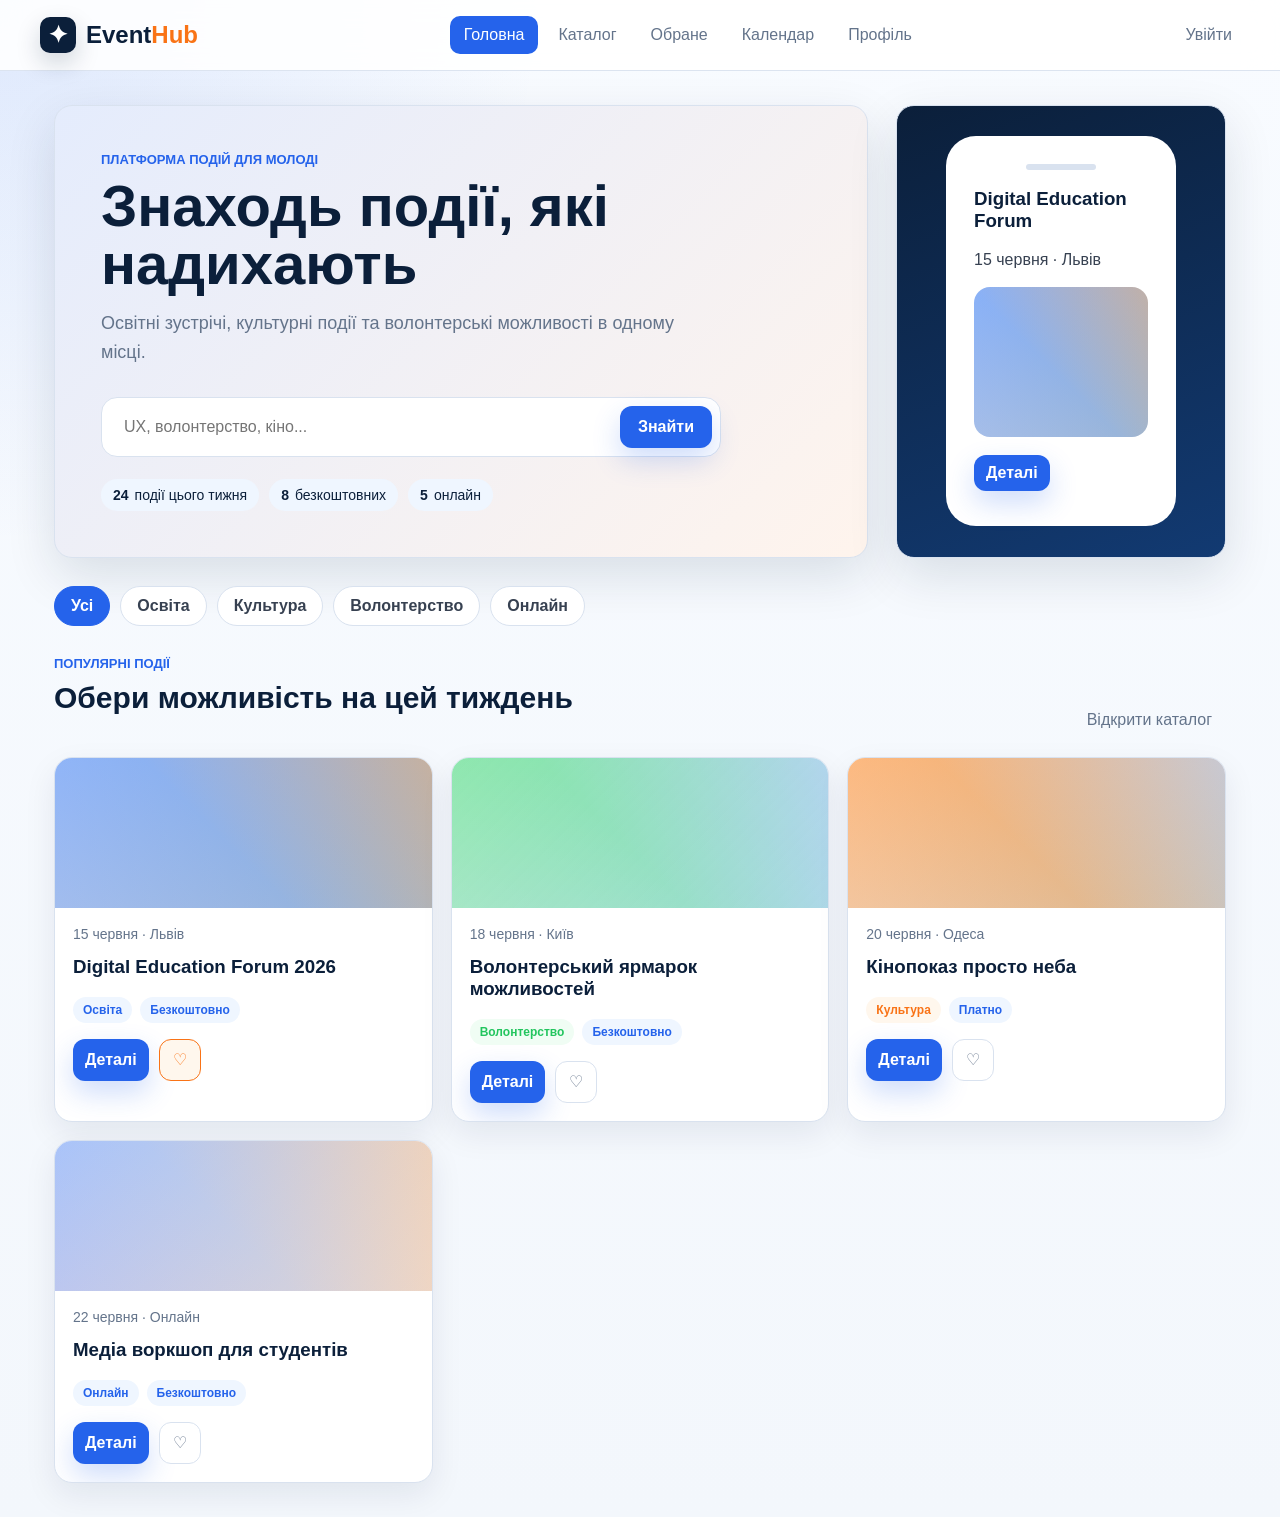
==== index.html @ 1e5fe890 "Add files via upload" ====
<!doctype html>
<html lang="uk">
  <head>
    <meta charset="utf-8" />
    <meta name="viewport" content="width=device-width, initial-scale=1" />
    <title>EventHub Prototype</title>
    <link rel="stylesheet" href="styles.css" />
  </head>
  <body>
    <div class="app">
      <header class="topbar">
        <button class="brand" data-view="home" aria-label="EventHub home">
          <span class="brand-mark">✦</span>
          <span>Event<span>Hub</span></span>
        </button>
        <nav class="nav" aria-label="Primary">
          <button class="nav-link active" data-view="home">Головна</button>
          <button class="nav-link" data-view="catalog">Каталог</button>
          <button class="nav-link" data-view="favorites">Обране</button>
          <button class="nav-link" data-view="calendar">Календар</button>
          <button class="nav-link" data-view="profile">Профіль</button>
        </nav>
        <button class="ghost-button" id="loginButton">Увійти</button>
      </header>

      <main>
        <section class="view active" id="home">
          <div class="hero-grid">
            <section class="hero-panel">
              <p class="eyebrow">Платформа подій для молоді</p>
              <h1>Знаходь події, які надихають</h1>
              <p class="lead">
                Освітні зустрічі, культурні події та волонтерські можливості в одному місці.
              </p>
              <div class="hero-search" role="search">
                <input id="homeSearch" type="search" placeholder="UX, волонтерство, кіно..." />
                <button class="primary-button" id="homeSearchButton">Знайти</button>
              </div>
              <div class="quick-stats">
                <span><b>24</b> події цього тижня</span>
                <span><b>8</b> безкоштовних</span>
                <span><b>5</b> онлайн</span>
              </div>
            </section>

            <aside class="phone-preview" aria-label="Mobile preview">
              <div class="phone-frame">
                <div class="phone-top"></div>
                <h3>Digital Education Forum</h3>
                <p>15 червня · Львів</p>
                <div class="mini-photo education"></div>
                <button class="primary-button compact" data-open-event="1">Деталі</button>
              </div>
            </aside>
          </div>

          <section class="category-strip">
            <button class="category-chip active" data-category="all">Усі</button>
            <button class="category-chip" data-category="education">Освіта</button>
            <button class="category-chip" data-category="culture">Культура</button>
            <button class="category-chip" data-category="volunteer">Волонтерство</button>
            <button class="category-chip" data-category="online">Онлайн</button>
          </section>

          <section class="section-head">
            <div>
              <p class="eyebrow">Популярні події</p>
              <h2>Обери можливість на цей тиждень</h2>
            </div>
            <button class="text-button" data-view="catalog">Відкрити каталог</button>
          </section>
          <div class="event-grid" id="homeEvents"></div>
        </section>

        <section class="view" id="catalog">
          <section class="catalog-layout">
            <aside class="filters-panel">
              <p class="eyebrow">Фільтри</p>
              <h2>Налаштуй пошук</h2>
              <label>
                Запит
                <input id="catalogSearch" type="search" placeholder="Назва або тема" />
              </label>
              <label>
                Місто
                <select id="cityFilter">
                  <option value="all">Усі міста</option>
                  <option value="Київ">Київ</option>
                  <option value="Львів">Львів</option>
                  <option value="Одеса">Одеса</option>
                  <option value="Онлайн">Онлайн</option>
                </select>
              </label>
              <div class="check-row">
                <input id="freeOnly" type="checkbox" />
                <label for="freeOnly">Тільки безкоштовні</label>
              </div>
              <button class="primary-button" id="applyFilters">Застосувати</button>
              <button class="ghost-button full" id="clearFilters">Скинути</button>
            </aside>
            <section class="catalog-results">
              <div class="section-head tight">
                <div>
                  <p class="eyebrow">Каталог</p>
                  <h2 id="resultTitle">Знайдені події</h2>
                </div>
                <span class="result-count" id="resultCount"></span>
              </div>
              <div class="event-list" id="catalogEvents"></div>
            </section>
          </section>
        </section>

        <section class="view" id="detail">
          <button class="text-button back-button" data-view="catalog">← Назад до каталогу</button>
          <article class="detail-card">
            <div class="detail-visual" id="detailVisual"></div>
            <div class="detail-content">
              <p class="eyebrow" id="detailType"></p>
              <h1 id="detailTitle"></h1>
              <p class="detail-meta" id="detailMeta"></p>
              <p id="detailDescription"></p>
              <div class="detail-actions">
                <button class="primary-button orange" id="registerButton">Зареєструватися</button>
                <button class="ghost-button" id="detailFavoriteButton">Додати в обране</button>
              </div>
              <div class="state-strip">
                <span>Hover: кнопки змінюють тінь</span>
                <span>Active: вибрані фільтри підсвічені</span>
                <span>Error: форма показує повідомлення</span>
              </div>
            </div>
          </article>
        </section>

        <section class="view" id="favorites">
          <section class="section-head">
            <div>
              <p class="eyebrow">Обране</p>
              <h2>Збережені події</h2>
            </div>
            <button class="primary-button" data-view="catalog">Знайти ще</button>
          </section>
          <div class="event-list" id="favoriteEvents"></div>
          <p class="empty-state" id="emptyFavorites">Поки немає збережених подій.</p>
        </section>

        <section class="view" id="calendar">
          <section class="calendar-layout">
            <div class="calendar-card">
              <div class="section-head tight">
                <div>
                  <p class="eyebrow">Календар</p>
                  <h2>Червень 2026</h2>
                </div>
              </div>
              <div class="calendar-grid" id="calendarGrid"></div>
            </div>
            <aside class="calendar-side">
              <p class="eyebrow">Найближчі</p>
              <h2>Мої події</h2>
              <div id="registeredList"></div>
            </aside>
          </section>
        </section>

        <section class="view" id="profile">
          <section class="profile-layout">
            <aside class="profile-menu">
              <div class="avatar">Є</div>
              <h2>Євген</h2>
              <button class="profile-tab active">Мої події</button>
              <button class="profile-tab">Квитки</button>
              <button class="profile-tab">Налаштування</button>
            </aside>
            <section class="profile-content">
              <p class="eyebrow">Профіль</p>
              <h2>Мої події та квитки</h2>
              <div id="profileEvents"></div>
            </section>
          </section>
        </section>
      </main>
    </div>

    <div class="modal-backdrop hidden" id="modalBackdrop">
      <section class="modal" role="dialog" aria-modal="true" aria-labelledby="modalTitle">
        <button class="modal-close" id="closeModal" aria-label="Закрити">×</button>
        <div id="authStep">
          <p class="eyebrow">Крок 1</p>
          <h2 id="modalTitle">Увійти в EventHub</h2>
          <p>Авторизація потрібна, щоб створити квиток та додати подію в календар.</p>
          <button class="primary-button full" id="continueAuth">Продовжити як Євген</button>
        </div>
        <form id="registerForm" class="hidden" novalidate>
          <p class="eyebrow">Крок 2</p>
          <h2>Форма реєстрації</h2>
          <label>
            Ім'я та прізвище
            <input name="name" placeholder="Євген Нестеренко" />
            <span class="error-text">Введи ім'я для квитка.</span>
          </label>
          <label>
            Email
            <input name="email" placeholder="student@email.com" />
            <span class="error-text">Введи коректний email.</span>
          </label>
          <div class="check-row">
            <input id="terms" name="terms" type="checkbox" />
            <label for="terms">Погоджуюсь з умовами участі</label>
          </div>
          <span class="error-text terms-error">Потрібно погодитись з умовами.</span>
          <button class="primary-button orange full" type="submit">Підтвердити участь</button>
        </form>
      </section>
    </div>

    <div class="toast hidden" id="toast"></div>

    <script src="app.js"></script>
  </body>
</html>
---- styles.css ----
:root {
  --navy: #0b1f3a;
  --blue: #2563eb;
  --blue-soft: #eff6ff;
  --orange: #f97316;
  --orange-soft: #fff7ed;
  --green: #22c55e;
  --green-soft: #f0fdf4;
  --bg: #f3f7fc;
  --panel: #ffffff;
  --muted-panel: #f8fafc;
  --line: #d9e2ef;
  --text: #374151;
  --muted: #64748b;
  --danger: #dc2626;
  --shadow: 0 18px 50px rgba(11, 31, 58, 0.12);
}

* {
  box-sizing: border-box;
}

body {
  margin: 0;
  min-width: 320px;
  background:
    radial-gradient(circle at top left, rgba(37, 99, 235, 0.12), transparent 34rem),
    linear-gradient(180deg, #f8fbff 0%, var(--bg) 100%);
  color: var(--text);
  font-family: Inter, Arial, sans-serif;
}

button,
input,
select {
  font: inherit;
}

button {
  cursor: pointer;
}

.app {
  min-height: 100vh;
}

.topbar {
  position: sticky;
  top: 0;
  z-index: 10;
  display: grid;
  grid-template-columns: auto 1fr auto;
  align-items: center;
  gap: 24px;
  padding: 16px 34px;
  border-bottom: 1px solid rgba(217, 226, 239, 0.9);
  background: rgba(255, 255, 255, 0.88);
  backdrop-filter: blur(16px);
}

.brand {
  display: inline-flex;
  align-items: center;
  gap: 10px;
  border: 0;
  background: transparent;
  color: var(--navy);
  font-size: 24px;
  font-weight: 800;
}

.brand span span {
  color: var(--orange);
}

.brand-mark {
  display: grid;
  width: 36px;
  height: 36px;
  place-items: center;
  border-radius: 10px;
  background: var(--navy);
  color: #fff;
  box-shadow: 0 10px 24px rgba(11, 31, 58, 0.18);
}

.nav {
  display: flex;
  justify-content: center;
  gap: 6px;
}

.nav-link,
.text-button,
.ghost-button {
  border: 0;
  background: transparent;
  color: var(--muted);
  border-radius: 10px;
  padding: 10px 14px;
  transition: 0.18s ease;
}

.nav-link:hover,
.text-button:hover,
.ghost-button:hover {
  background: var(--blue-soft);
  color: var(--blue);
}

.nav-link.active {
  background: var(--blue);
  color: #fff;
}

main {
  max-width: 1240px;
  margin: 0 auto;
  padding: 34px;
}

.view {
  display: none;
}

.view.active {
  display: block;
  animation: appear 0.24s ease;
}

@keyframes appear {
  from {
    opacity: 0;
    transform: translateY(8px);
  }
  to {
    opacity: 1;
    transform: translateY(0);
  }
}

.hero-grid {
  display: grid;
  grid-template-columns: minmax(0, 1fr) 330px;
  gap: 28px;
  align-items: stretch;
}

.hero-panel,
.phone-preview,
.filters-panel,
.catalog-results,
.detail-card,
.calendar-card,
.calendar-side,
.profile-menu,
.profile-content,
.modal {
  border: 1px solid var(--line);
  border-radius: 18px;
  background: var(--panel);
  box-shadow: var(--shadow);
}

.hero-panel {
  padding: 46px;
  min-height: 420px;
  background:
    linear-gradient(135deg, rgba(37, 99, 235, 0.12), rgba(249, 115, 22, 0.08)),
    #fff;
}

.eyebrow {
  margin: 0 0 10px;
  color: var(--blue);
  font-size: 13px;
  font-weight: 800;
  letter-spacing: 0;
  text-transform: uppercase;
}

h1,
h2,
h3,
p {
  margin-top: 0;
}

h1 {
  max-width: 650px;
  margin-bottom: 16px;
  color: var(--navy);
  font-size: 58px;
  line-height: 1;
}

h2 {
  color: var(--navy);
  font-size: 30px;
  line-height: 1.12;
}

h3 {
  color: var(--navy);
}

.lead {
  max-width: 620px;
  color: var(--muted);
  font-size: 18px;
  line-height: 1.6;
}

.hero-search {
  display: flex;
  gap: 10px;
  max-width: 620px;
  margin: 30px 0 22px;
  padding: 8px;
  border: 1px solid var(--line);
  border-radius: 16px;
  background: #fff;
}

input,
select {
  width: 100%;
  border: 1px solid var(--line);
  border-radius: 12px;
  padding: 12px 14px;
  background: #fff;
  color: var(--text);
  outline: none;
  transition: 0.18s ease;
}

.hero-search input {
  border: 0;
}

input:focus,
select:focus {
  border-color: var(--blue);
  box-shadow: 0 0 0 4px rgba(37, 99, 235, 0.12);
}

.primary-button,
.ghost-button.full {
  border: 0;
  border-radius: 12px;
  padding: 12px 18px;
  font-weight: 800;
  transition: 0.18s ease;
}

.primary-button {
  background: var(--blue);
  color: #fff;
  box-shadow: 0 12px 28px rgba(37, 99, 235, 0.22);
}

.primary-button:hover {
  transform: translateY(-1px);
  box-shadow: 0 18px 34px rgba(37, 99, 235, 0.28);
}

.primary-button.orange {
  background: var(--orange);
  box-shadow: 0 12px 28px rgba(249, 115, 22, 0.24);
}

.compact {
  padding: 9px 12px;
}

.full {
  width: 100%;
}

.quick-stats {
  display: flex;
  flex-wrap: wrap;
  gap: 10px;
}

.quick-stats span,
.result-count {
  display: inline-flex;
  gap: 6px;
  align-items: center;
  border-radius: 999px;
  padding: 8px 12px;
  background: var(--blue-soft);
  color: var(--navy);
  font-size: 14px;
}

.phone-preview {
  display: grid;
  place-items: center;
  padding: 28px;
  background: linear-gradient(160deg, var(--navy), #123a72);
}

.phone-frame {
  width: 230px;
  min-height: 390px;
  border: 8px solid rgba(255, 255, 255, 0.2);
  border-radius: 30px;
  padding: 20px;
  background: #fff;
}

.phone-top {
  width: 70px;
  height: 6px;
  margin: 0 auto 18px;
  border-radius: 999px;
  background: var(--line);
}

.mini-photo,
.event-photo {
  border-radius: 16px;
  background-size: cover;
  background-position: center;
}

.mini-photo {
  height: 150px;
  margin: 18px 0;
}

.education {
  background:
    linear-gradient(135deg, rgba(37, 99, 235, 0.35), rgba(11, 31, 58, 0.2)),
    linear-gradient(45deg, #dbeafe, #bfdbfe 45%, #fed7aa);
}

.culture {
  background:
    linear-gradient(135deg, rgba(249, 115, 22, 0.35), rgba(11, 31, 58, 0.15)),
    linear-gradient(45deg, #ffedd5, #fed7aa 45%, #dbeafe);
}

.volunteer {
  background:
    linear-gradient(135deg, rgba(34, 197, 94, 0.34), rgba(37, 99, 235, 0.18)),
    linear-gradient(45deg, #dcfce7, #bbf7d0 45%, #dbeafe);
}

.online {
  background:
    linear-gradient(135deg, rgba(37, 99, 235, 0.28), rgba(249, 115, 22, 0.18)),
    linear-gradient(45deg, #e0e7ff, #dbeafe 45%, #ffedd5);
}

.category-strip {
  display: flex;
  flex-wrap: wrap;
  gap: 10px;
  margin: 28px 0;
}

.category-chip {
  border: 1px solid var(--line);
  border-radius: 999px;
  padding: 10px 16px;
  background: #fff;
  color: var(--text);
  font-weight: 800;
  transition: 0.18s ease;
}

.category-chip:hover,
.category-chip.active {
  border-color: var(--blue);
  background: var(--blue);
  color: #fff;
}

.section-head {
  display: flex;
  justify-content: space-between;
  align-items: end;
  gap: 20px;
  margin: 30px 0 18px;
}

.section-head.tight {
  margin-top: 0;
}

.event-grid {
  display: grid;
  grid-template-columns: repeat(3, minmax(0, 1fr));
  gap: 18px;
}

.event-card {
  overflow: hidden;
  border: 1px solid var(--line);
  border-radius: 18px;
  background: #fff;
  box-shadow: 0 12px 32px rgba(11, 31, 58, 0.08);
  transition: 0.18s ease;
}

.event-card:hover {
  transform: translateY(-3px);
  box-shadow: var(--shadow);
}

.event-photo {
  height: 150px;
  border-radius: 0;
}

.event-body {
  padding: 18px;
}

.event-meta {
  color: var(--muted);
  font-size: 14px;
}

.tag-row {
  display: flex;
  flex-wrap: wrap;
  gap: 8px;
  margin: 12px 0 16px;
}

.tag {
  border-radius: 999px;
  padding: 6px 10px;
  background: var(--blue-soft);
  color: var(--blue);
  font-size: 12px;
  font-weight: 800;
}

.tag.orange {
  background: var(--orange-soft);
  color: var(--orange);
}

.tag.green {
  background: var(--green-soft);
  color: var(--green);
}

.card-actions {
  display: flex;
  gap: 10px;
}

.icon-button {
  display: grid;
  width: 42px;
  height: 42px;
  place-items: center;
  border: 1px solid var(--line);
  border-radius: 12px;
  background: #fff;
  color: var(--muted);
}

.icon-button.active {
  border-color: var(--orange);
  background: var(--orange-soft);
  color: var(--orange);
}

.catalog-layout,
.calendar-layout,
.profile-layout {
  display: grid;
  grid-template-columns: 300px minmax(0, 1fr);
  gap: 24px;
}

.filters-panel,
.catalog-results,
.calendar-card,
.calendar-side,
.profile-menu,
.profile-content {
  padding: 24px;
}

.filters-panel {
  display: grid;
  align-content: start;
  gap: 16px;
}

.filters-panel label,
.modal label {
  display: grid;
  gap: 8px;
  color: var(--navy);
  font-weight: 800;
}

.check-row {
  display: flex;
  align-items: center;
  gap: 10px;
}

.check-row input {
  width: auto;
}

.event-list {
  display: grid;
  gap: 14px;
}

.event-row {
  display: grid;
  grid-template-columns: 150px 1fr auto;
  gap: 18px;
  align-items: center;
  border: 1px solid var(--line);
  border-radius: 16px;
  padding: 12px;
  background: #fff;
}

.event-row .event-photo {
  height: 100px;
  border-radius: 12px;
}

.detail-card {
  display: grid;
  grid-template-columns: minmax(300px, 0.9fr) minmax(0, 1.1fr);
  gap: 28px;
  padding: 24px;
}

.detail-visual {
  min-height: 420px;
  border-radius: 18px;
}

.detail-content {
  padding: 20px 10px;
}

.detail-meta {
  color: var(--muted);
  font-weight: 800;
}

.detail-actions {
  display: flex;
  gap: 12px;
  margin: 28px 0;
}

.state-strip {
  display: grid;
  gap: 8px;
  border-radius: 14px;
  padding: 14px;
  background: var(--blue-soft);
  color: var(--navy);
  font-size: 14px;
}

.calendar-grid {
  display: grid;
  grid-template-columns: repeat(7, minmax(0, 1fr));
  gap: 10px;
}

.day {
  min-height: 72px;
  border: 1px solid var(--line);
  border-radius: 12px;
  padding: 10px;
  background: #fff;
}

.day.registered {
  border-color: var(--orange);
  background: var(--orange-soft);
}

.day span {
  display: block;
  color: var(--navy);
  font-weight: 800;
}

.day small {
  display: block;
  margin-top: 8px;
  color: var(--orange);
  font-weight: 800;
}

.calendar-side {
  background: linear-gradient(180deg, #fff, var(--blue-soft));
}

.profile-menu {
  text-align: center;
}

.avatar {
  display: grid;
  width: 76px;
  height: 76px;
  margin: 0 auto 14px;
  place-items: center;
  border-radius: 24px;
  background: var(--navy);
  color: #fff;
  font-size: 30px;
  font-weight: 900;
}

.profile-tab {
  width: 100%;
  border: 0;
  border-radius: 12px;
  margin-top: 8px;
  padding: 12px;
  background: var(--muted-panel);
  color: var(--text);
  text-align: left;
}

.profile-tab.active {
  background: var(--blue);
  color: #fff;
}

.modal-backdrop {
  position: fixed;
  inset: 0;
  z-index: 30;
  display: grid;
  place-items: center;
  padding: 20px;
  background: rgba(11, 31, 58, 0.48);
}

.modal {
  position: relative;
  width: min(460px, 100%);
  padding: 28px;
}

.modal-close {
  position: absolute;
  top: 14px;
  right: 14px;
  width: 34px;
  height: 34px;
  border: 0;
  border-radius: 50%;
  background: var(--muted-panel);
  color: var(--text);
  font-size: 22px;
}

.hidden {
  display: none !important;
}

#registerForm {
  display: grid;
  gap: 15px;
}

.error-text {
  display: none;
  color: var(--danger);
  font-size: 13px;
  font-weight: 700;
}

.invalid input {
  border-color: var(--danger);
  box-shadow: 0 0 0 4px rgba(220, 38, 38, 0.12);
}

.invalid .error-text,
.terms-error.visible {
  display: block;
}

.toast {
  position: fixed;
  right: 24px;
  bottom: 24px;
  z-index: 40;
  max-width: 360px;
  border-radius: 16px;
  padding: 14px 18px;
  background: var(--navy);
  color: #fff;
  box-shadow: var(--shadow);
}

.empty-state {
  border: 1px dashed var(--line);
  border-radius: 16px;
  padding: 24px;
  color: var(--muted);
  text-align: center;
}

@media (max-width: 900px) {
  .topbar,
  .hero-grid,
  .catalog-layout,
  .calendar-layout,
  .profile-layout,
  .detail-card,
  .event-row {
    grid-template-columns: 1fr;
  }

  .topbar {
    position: static;
  }

  .nav {
    justify-content: flex-start;
    overflow-x: auto;
  }

  main {
    padding: 20px;
  }

  h1 {
    font-size: 42px;
  }

  .event-grid {
    grid-template-columns: 1fr;
  }
}
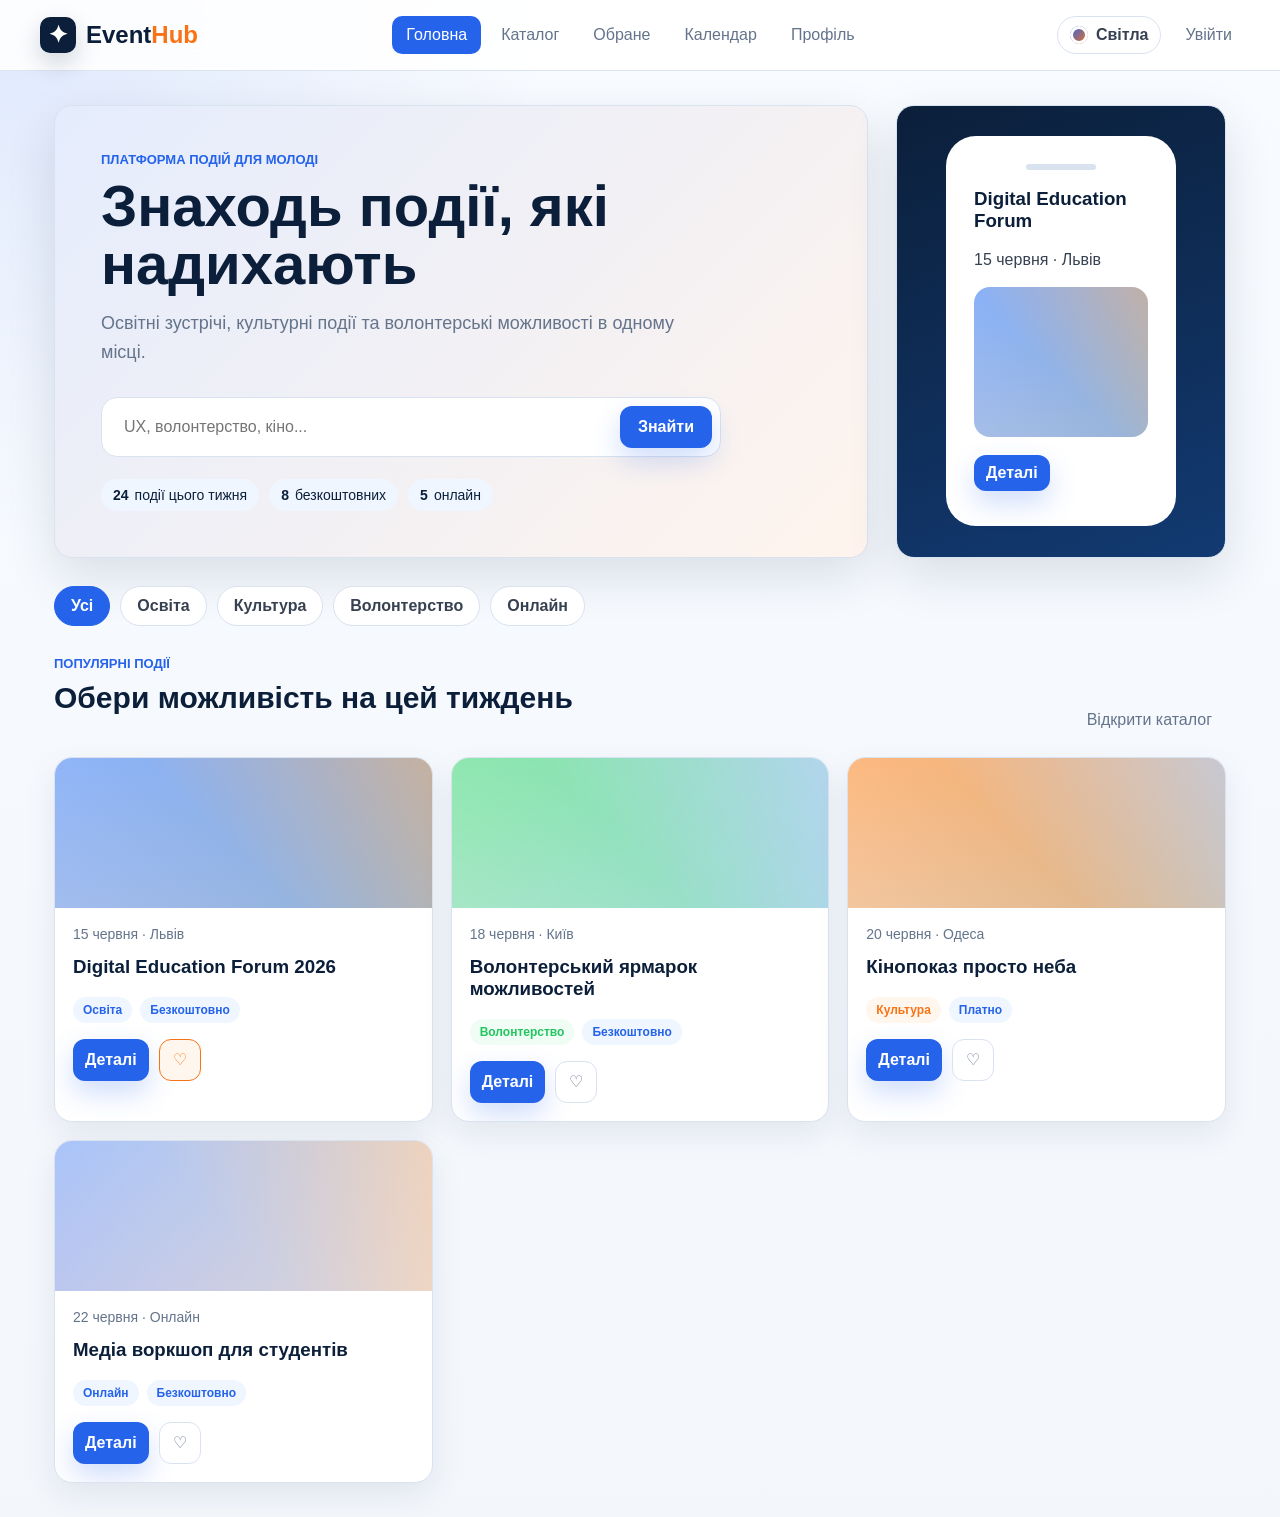
==== commit d8a3faec: "Add files via upload" ====
--- a/index.html
+++ b/index.html
@@ -20,7 +20,13 @@
           <button class="nav-link" data-view="calendar">Календар</button>
           <button class="nav-link" data-view="profile">Профіль</button>
         </nav>
-        <button class="ghost-button" id="loginButton">Увійти</button>
+        <div class="top-actions">
+          <button class="theme-toggle" id="themeToggle" type="button" aria-label="Перемкнути тему">
+            <span class="theme-dot"></span>
+            <span id="themeLabel">Світла</span>
+          </button>
+          <button class="ghost-button" id="loginButton">Увійти</button>
+        </div>
       </header>
 
       <main>
--- a/styles.css
+++ b/styles.css
@@ -14,6 +14,34 @@
   --muted: #64748b;
   --danger: #dc2626;
   --shadow: 0 18px 50px rgba(11, 31, 58, 0.12);
+  --hero-gradient: linear-gradient(135deg, rgba(37, 99, 235, 0.12), rgba(249, 115, 22, 0.08));
+  --body-gradient: radial-gradient(circle at top left, rgba(37, 99, 235, 0.12), transparent 34rem),
+    linear-gradient(180deg, #f8fbff 0%, var(--bg) 100%);
+  --topbar-bg: rgba(255, 255, 255, 0.88);
+  --phone-gradient: linear-gradient(160deg, var(--navy), #123a72);
+}
+
+[data-theme="dark"] {
+  --navy: #e5eef9;
+  --blue: #60a5fa;
+  --blue-soft: #102844;
+  --orange: #fb923c;
+  --orange-soft: #3b2415;
+  --green: #4ade80;
+  --green-soft: #123222;
+  --bg: #07111f;
+  --panel: #0f1e33;
+  --muted-panel: #132844;
+  --line: #274060;
+  --text: #e5eef9;
+  --muted: #9fb0c7;
+  --danger: #f87171;
+  --shadow: 0 18px 55px rgba(0, 0, 0, 0.35);
+  --hero-gradient: linear-gradient(135deg, rgba(96, 165, 250, 0.16), rgba(251, 146, 60, 0.12));
+  --body-gradient: radial-gradient(circle at top left, rgba(96, 165, 250, 0.16), transparent 34rem),
+    linear-gradient(180deg, #08172a 0%, var(--bg) 100%);
+  --topbar-bg: rgba(15, 30, 51, 0.9);
+  --phone-gradient: linear-gradient(160deg, #07111f, #153660);
 }
 
 * {
@@ -23,9 +51,7 @@
 body {
   margin: 0;
   min-width: 320px;
-  background:
-    radial-gradient(circle at top left, rgba(37, 99, 235, 0.12), transparent 34rem),
-    linear-gradient(180deg, #f8fbff 0%, var(--bg) 100%);
+  background: var(--body-gradient);
   color: var(--text);
   font-family: Inter, Arial, sans-serif;
 }
@@ -54,7 +80,7 @@
   gap: 24px;
   padding: 16px 34px;
   border-bottom: 1px solid rgba(217, 226, 239, 0.9);
-  background: rgba(255, 255, 255, 0.88);
+  background: var(--topbar-bg);
   backdrop-filter: blur(16px);
 }
 
@@ -111,6 +137,38 @@
 .nav-link.active {
   background: var(--blue);
   color: #fff;
+}
+
+.top-actions {
+  display: flex;
+  align-items: center;
+  gap: 10px;
+}
+
+.theme-toggle {
+  display: inline-flex;
+  align-items: center;
+  gap: 8px;
+  border: 1px solid var(--line);
+  border-radius: 999px;
+  padding: 9px 12px;
+  background: var(--panel);
+  color: var(--text);
+  font-weight: 800;
+  transition: 0.18s ease;
+}
+
+.theme-toggle:hover {
+  border-color: var(--blue);
+  color: var(--blue);
+}
+
+.theme-dot {
+  width: 18px;
+  height: 18px;
+  border-radius: 50%;
+  background: linear-gradient(135deg, var(--blue), var(--orange));
+  box-shadow: inset 0 0 0 3px var(--panel);
 }
 
 main {
@@ -166,8 +224,8 @@
   padding: 46px;
   min-height: 420px;
   background:
-    linear-gradient(135deg, rgba(37, 99, 235, 0.12), rgba(249, 115, 22, 0.08)),
-    #fff;
+    var(--hero-gradient),
+    var(--panel);
 }
 
 .eyebrow {
@@ -219,7 +277,7 @@
   padding: 8px;
   border: 1px solid var(--line);
   border-radius: 16px;
-  background: #fff;
+  background: var(--panel);
 }
 
 input,
@@ -228,7 +286,7 @@
   border: 1px solid var(--line);
   border-radius: 12px;
   padding: 12px 14px;
-  background: #fff;
+  background: var(--panel);
   color: var(--text);
   outline: none;
   transition: 0.18s ease;
@@ -299,7 +357,7 @@
   display: grid;
   place-items: center;
   padding: 28px;
-  background: linear-gradient(160deg, var(--navy), #123a72);
+  background: var(--phone-gradient);
 }
 
 .phone-frame {
@@ -308,7 +366,7 @@
   border: 8px solid rgba(255, 255, 255, 0.2);
   border-radius: 30px;
   padding: 20px;
-  background: #fff;
+  background: var(--panel);
 }
 
 .phone-top {
@@ -366,7 +424,7 @@
   border: 1px solid var(--line);
   border-radius: 999px;
   padding: 10px 16px;
-  background: #fff;
+  background: var(--panel);
   color: var(--text);
   font-weight: 800;
   transition: 0.18s ease;
@@ -401,7 +459,7 @@
   overflow: hidden;
   border: 1px solid var(--line);
   border-radius: 18px;
-  background: #fff;
+  background: var(--panel);
   box-shadow: 0 12px 32px rgba(11, 31, 58, 0.08);
   transition: 0.18s ease;
 }
@@ -463,7 +521,7 @@
   place-items: center;
   border: 1px solid var(--line);
   border-radius: 12px;
-  background: #fff;
+  background: var(--panel);
   color: var(--muted);
 }
 
@@ -527,7 +585,7 @@
   border: 1px solid var(--line);
   border-radius: 16px;
   padding: 12px;
-  background: #fff;
+  background: var(--panel);
 }
 
 .event-row .event-photo {
@@ -583,7 +641,7 @@
   border: 1px solid var(--line);
   border-radius: 12px;
   padding: 10px;
-  background: #fff;
+  background: var(--panel);
 }
 
 .day.registered {
@@ -605,7 +663,7 @@
 }
 
 .calendar-side {
-  background: linear-gradient(180deg, #fff, var(--blue-soft));
+  background: linear-gradient(180deg, var(--panel), var(--blue-soft));
 }
 
 .profile-menu {
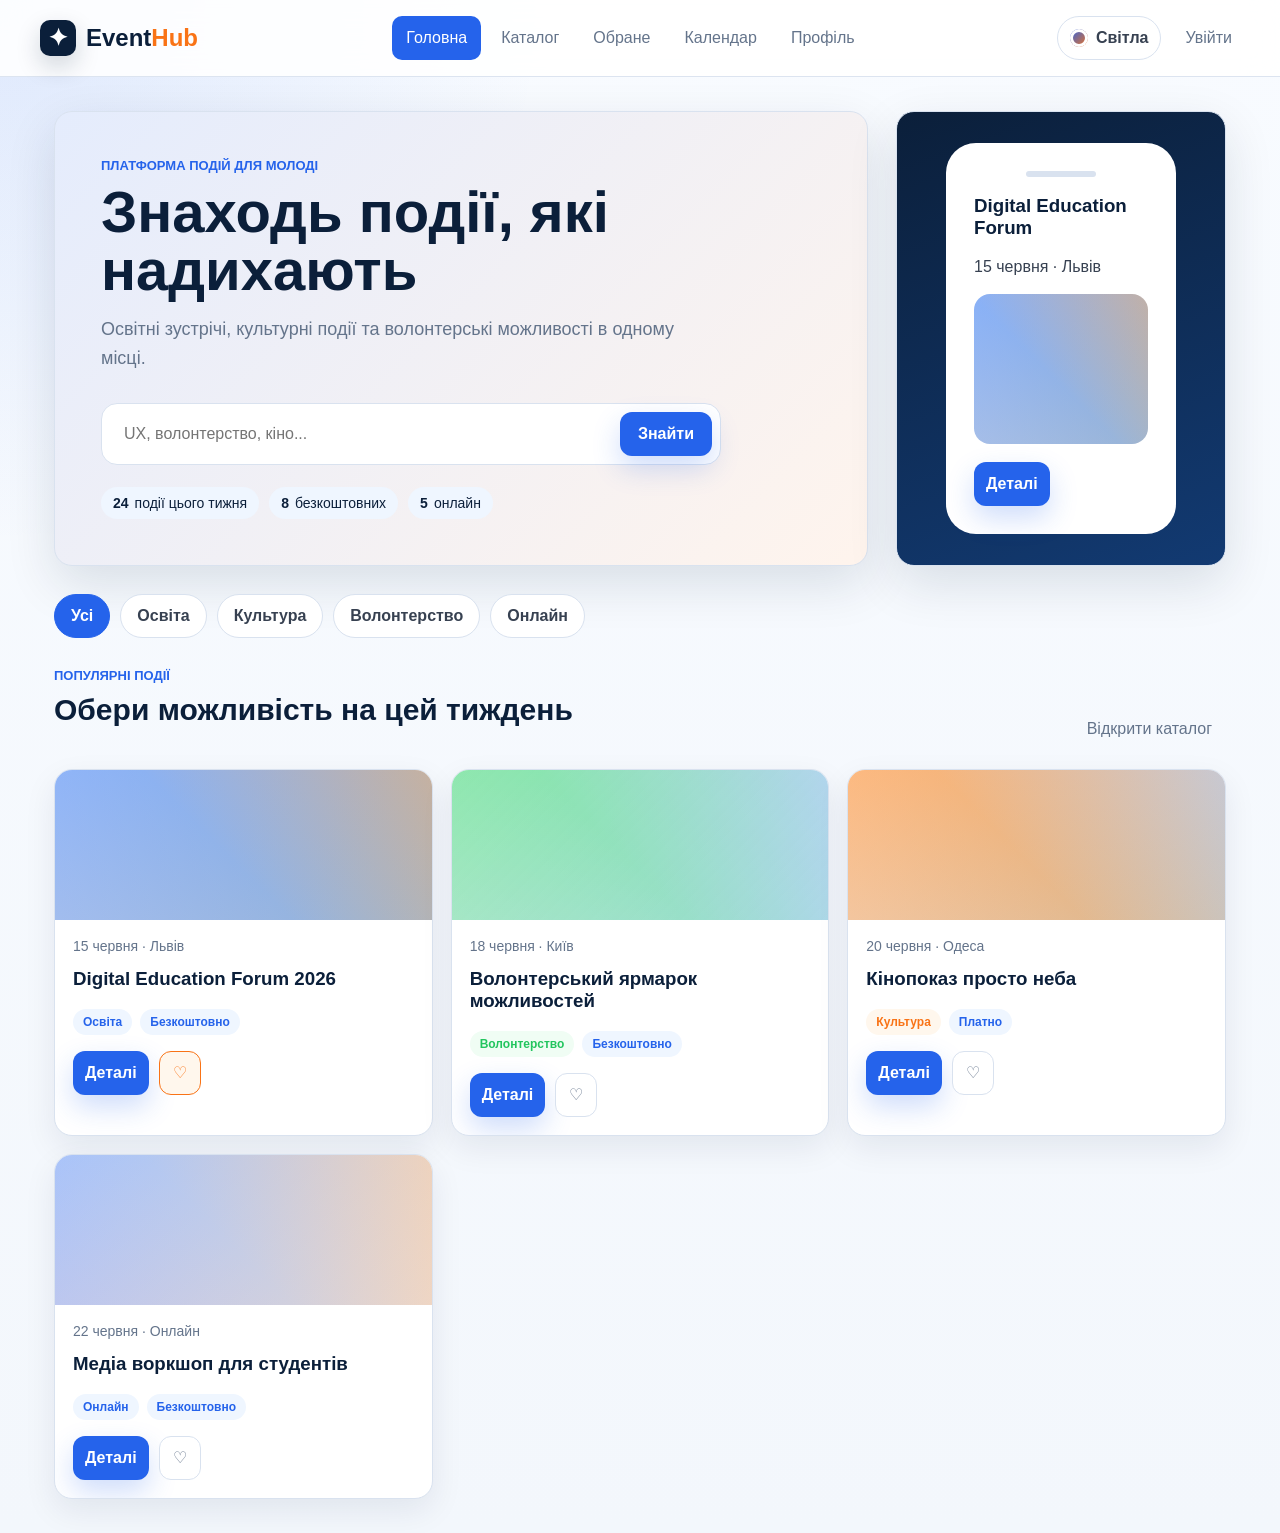
==== commit fe8e436e: "Add files via upload" ====
--- a/index.html
+++ b/index.html
@@ -4,7 +4,7 @@
     <meta charset="utf-8" />
     <meta name="viewport" content="width=device-width, initial-scale=1" />
     <title>EventHub Prototype</title>
-    <link rel="stylesheet" href="styles.css" />
+    <link rel="stylesheet" href="styles.css?v=tablet-1" />
   </head>
   <body>
     <div class="app">
@@ -223,6 +223,6 @@
 
     <div class="toast hidden" id="toast"></div>
 
-    <script src="app.js"></script>
+    <script src="app.js?v=tablet-1"></script>
   </body>
 </html>
--- a/styles.css
+++ b/styles.css
@@ -64,6 +64,7 @@
 
 button {
   cursor: pointer;
+  min-height: 44px;
 }
 
 .app {
@@ -775,6 +776,109 @@
   text-align: center;
 }
 
+@media (min-width: 901px) and (max-width: 1180px) {
+  .topbar {
+    grid-template-columns: 1fr auto;
+    gap: 12px 18px;
+    padding: 14px 24px;
+  }
+
+  .nav {
+    grid-column: 1 / -1;
+    justify-content: flex-start;
+    overflow-x: auto;
+    padding-bottom: 2px;
+  }
+
+  .nav-link {
+    flex: 0 0 auto;
+  }
+
+  main {
+    max-width: 100%;
+    padding: 28px;
+  }
+
+  .hero-grid {
+    grid-template-columns: minmax(0, 1fr) 280px;
+    gap: 22px;
+  }
+
+  .hero-panel {
+    min-height: 360px;
+    padding: 34px;
+  }
+
+  h1 {
+    font-size: 48px;
+  }
+
+  h2 {
+    font-size: 27px;
+  }
+
+  .lead {
+    font-size: 17px;
+  }
+
+  .phone-preview {
+    padding: 22px;
+  }
+
+  .phone-frame {
+    width: 210px;
+    min-height: 350px;
+  }
+
+  .event-grid {
+    grid-template-columns: repeat(2, minmax(0, 1fr));
+  }
+
+  .catalog-layout,
+  .calendar-layout,
+  .profile-layout {
+    grid-template-columns: 260px minmax(0, 1fr);
+    gap: 18px;
+  }
+
+  .filters-panel,
+  .catalog-results,
+  .calendar-card,
+  .calendar-side,
+  .profile-menu,
+  .profile-content {
+    padding: 20px;
+  }
+
+  .event-row {
+    grid-template-columns: 120px minmax(0, 1fr);
+    align-items: start;
+  }
+
+  .event-row .card-actions {
+    grid-column: 2;
+    justify-content: flex-start;
+  }
+
+  .detail-card {
+    grid-template-columns: minmax(260px, 0.85fr) minmax(0, 1.15fr);
+    gap: 22px;
+  }
+
+  .detail-visual {
+    min-height: 360px;
+  }
+
+  .calendar-grid {
+    gap: 8px;
+  }
+
+  .day {
+    min-height: 64px;
+    padding: 8px;
+  }
+}
+
 @media (max-width: 900px) {
   .topbar,
   .hero-grid,
@@ -787,12 +891,33 @@
   }
 
   .topbar {
-    position: static;
+    position: sticky;
+    display: flex;
+    flex-wrap: wrap;
+    gap: 12px;
+    padding: 14px 18px;
+  }
+
+  .brand {
+    font-size: 21px;
+  }
+
+  .top-actions {
+    margin-left: auto;
   }
 
   .nav {
+    order: 3;
+    flex: 1 0 100%;
     justify-content: flex-start;
     overflow-x: auto;
+    padding-bottom: 4px;
+    scrollbar-width: thin;
+  }
+
+  .nav-link {
+    flex: 0 0 auto;
+    padding: 10px 13px;
   }
 
   main {
@@ -803,7 +928,116 @@
     font-size: 42px;
   }
 
+  .hero-panel {
+    min-height: auto;
+    padding: 32px;
+  }
+
+  .phone-frame {
+    width: min(260px, 100%);
+    min-height: 340px;
+  }
+
   .event-grid {
+    grid-template-columns: repeat(2, minmax(0, 1fr));
+  }
+
+  .event-row {
+    grid-template-columns: 120px minmax(0, 1fr);
+    align-items: start;
+  }
+
+  .event-row .card-actions {
+    grid-column: 2;
+  }
+
+  .detail-visual {
+    min-height: 300px;
+  }
+
+  .calendar-grid {
+    gap: 7px;
+  }
+
+  .day {
+    min-height: 58px;
+    padding: 8px;
+    font-size: 14px;
+  }
+}
+
+@media (max-width: 640px) {
+  main {
+    padding: 16px;
+  }
+
+  .topbar {
+    padding: 12px 14px;
+  }
+
+  .brand span:last-child {
+    display: none;
+  }
+
+  .theme-toggle {
+    padding: 8px 10px;
+  }
+
+  .hero-panel {
+    padding: 24px;
+  }
+
+  h1 {
+    font-size: 34px;
+    line-height: 1.05;
+  }
+
+  h2 {
+    font-size: 25px;
+  }
+
+  .lead {
+    font-size: 16px;
+  }
+
+  .hero-search,
+  .section-head,
+  .detail-actions,
+  .card-actions {
+    flex-direction: column;
+    align-items: stretch;
+  }
+
+  .event-grid,
+  .event-row {
     grid-template-columns: 1fr;
   }
-}
+
+  .event-row .card-actions {
+    grid-column: auto;
+  }
+
+  .event-row .event-photo,
+  .event-photo {
+    height: 170px;
+  }
+
+  .phone-preview {
+    display: none;
+  }
+
+  .calendar-grid {
+    gap: 5px;
+  }
+
+  .day {
+    min-height: 50px;
+    border-radius: 10px;
+    padding: 6px;
+    font-size: 12px;
+  }
+
+  .day small {
+    display: none;
+  }
+}
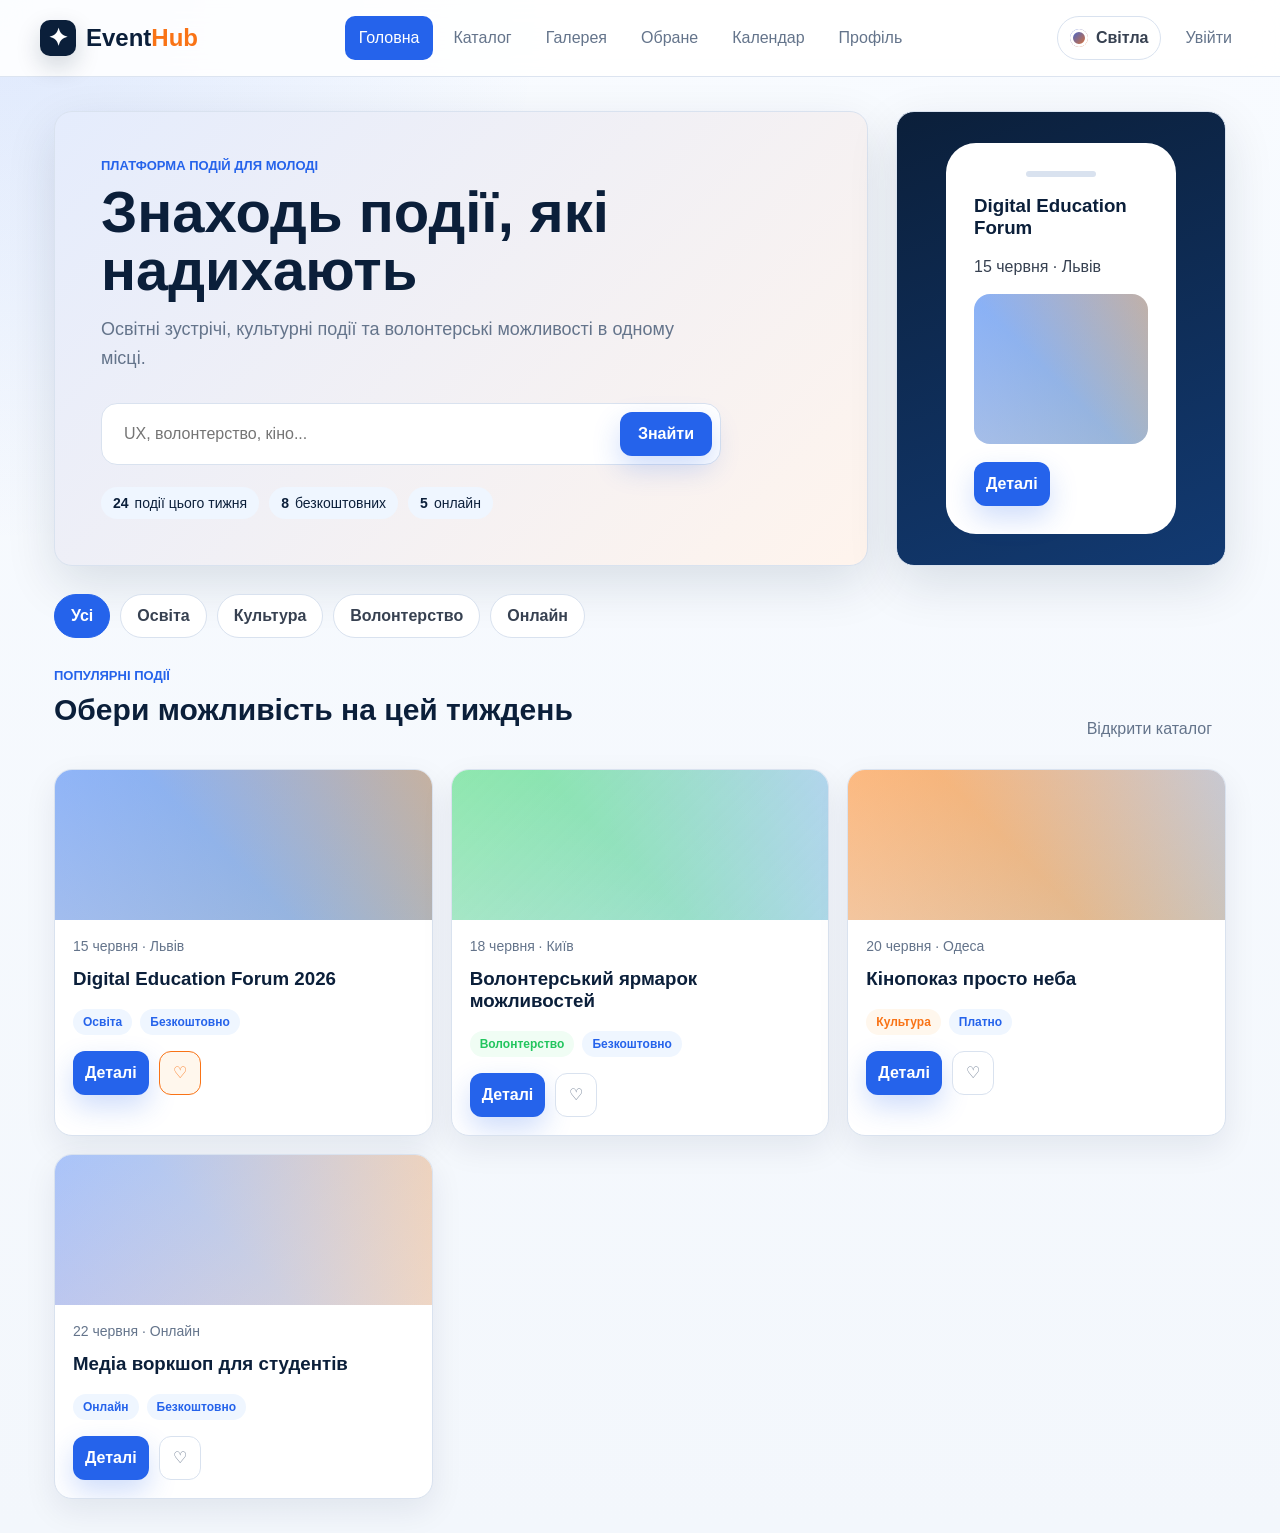
==== commit e6a45781: "Add files via upload" ====
--- a/index.html
+++ b/index.html
@@ -4,7 +4,7 @@
     <meta charset="utf-8" />
     <meta name="viewport" content="width=device-width, initial-scale=1" />
     <title>EventHub Prototype</title>
-    <link rel="stylesheet" href="styles.css?v=tablet-1" />
+    <link rel="stylesheet" href="styles.css?v=gallery-1" />
   </head>
   <body>
     <div class="app">
@@ -16,6 +16,7 @@
         <nav class="nav" aria-label="Primary">
           <button class="nav-link active" data-view="home">Головна</button>
           <button class="nav-link" data-view="catalog">Каталог</button>
+          <button class="nav-link" data-view="gallery">Галерея</button>
           <button class="nav-link" data-view="favorites">Обране</button>
           <button class="nav-link" data-view="calendar">Календар</button>
           <button class="nav-link" data-view="profile">Профіль</button>
@@ -114,6 +115,44 @@
               </div>
               <div class="event-list" id="catalogEvents"></div>
             </section>
+          </section>
+        </section>
+
+        <section class="view" id="gallery">
+          <section class="gallery-shell" aria-label="Динамічна галерея EventHub">
+            <div class="gallery-copy">
+              <p class="eyebrow">Динамічна галерея</p>
+              <h1>Портфоліо екранів EventHub</h1>
+              <p class="lead">
+                Анімована добірка ключових UI-рішень: головна сторінка, каталог, реєстрація,
+                календар, темна тема та планшетна адаптація.
+              </p>
+              <div class="gallery-actions">
+                <button class="primary-button" id="galleryAutoplay">Пауза autoplay</button>
+                <button class="ghost-button" id="galleryOpenEvent" data-view="catalog">Перейти до каталогу</button>
+              </div>
+            </div>
+
+            <div class="gallery-stage">
+              <div class="gallery-window">
+                <div class="gallery-track" id="galleryTrack"></div>
+              </div>
+              <button class="gallery-control prev" id="galleryPrev" aria-label="Попередній слайд">‹</button>
+              <button class="gallery-control next" id="galleryNext" aria-label="Наступний слайд">›</button>
+              <div class="gallery-progress"><span id="galleryProgress"></span></div>
+            </div>
+
+            <aside class="gallery-panel">
+              <p class="eyebrow" id="galleryKicker">Слайд 1</p>
+              <h2 id="galleryTitle"></h2>
+              <p id="galleryDescription"></p>
+              <div class="gallery-micro">
+                <span>Smart Animate</span>
+                <span>Hover</span>
+                <span>Autoplay</span>
+              </div>
+              <div class="gallery-dots" id="galleryDots" aria-label="Навігація галереї"></div>
+            </aside>
           </section>
         </section>
 
@@ -223,6 +262,6 @@
 
     <div class="toast hidden" id="toast"></div>
 
-    <script src="app.js?v=tablet-1"></script>
+    <script src="app.js?v=gallery-1"></script>
   </body>
 </html>
--- a/styles.css
+++ b/styles.css
@@ -776,6 +776,210 @@
   text-align: center;
 }
 
+.gallery-shell {
+  display: grid;
+  grid-template-columns: minmax(0, 0.9fr) minmax(360px, 1.2fr) 290px;
+  gap: 24px;
+  align-items: stretch;
+}
+
+.gallery-copy,
+.gallery-stage,
+.gallery-panel {
+  border: 1px solid var(--line);
+  border-radius: 18px;
+  background: var(--panel);
+  box-shadow: var(--shadow);
+}
+
+.gallery-copy {
+  padding: 34px;
+  background:
+    var(--hero-gradient),
+    var(--panel);
+}
+
+.gallery-copy h1 {
+  font-size: 44px;
+}
+
+.gallery-actions {
+  display: flex;
+  flex-wrap: wrap;
+  gap: 12px;
+  margin-top: 28px;
+}
+
+.gallery-stage {
+  position: relative;
+  min-height: 520px;
+  overflow: hidden;
+  padding: 18px;
+}
+
+.gallery-window {
+  height: 100%;
+  overflow: hidden;
+  border-radius: 16px;
+}
+
+.gallery-track {
+  display: flex;
+  height: 100%;
+  transition: transform 0.58s cubic-bezier(0.2, 0.8, 0.2, 1);
+}
+
+.gallery-slide {
+  flex: 0 0 100%;
+  display: grid;
+  align-content: end;
+  min-height: 484px;
+  overflow: hidden;
+  border-radius: 16px;
+  background:
+    linear-gradient(180deg, transparent 0%, rgba(11, 31, 58, 0.78) 100%),
+    var(--blue-soft);
+  transform: scale(0.98);
+  transition: transform 0.3s ease, filter 0.3s ease;
+}
+
+.gallery-stage:hover .gallery-slide {
+  transform: scale(1);
+}
+
+.gallery-art {
+  position: absolute;
+  inset: 18px;
+  border-radius: 16px;
+  background-size: cover;
+  background-position: center;
+}
+
+.gallery-slide {
+  position: relative;
+}
+
+.gallery-slide-content {
+  position: relative;
+  z-index: 1;
+  padding: 26px;
+  color: #fff;
+}
+
+.gallery-slide-content h3 {
+  max-width: 520px;
+  margin-bottom: 8px;
+  color: #fff;
+  font-size: 30px;
+}
+
+.gallery-slide-content p {
+  max-width: 560px;
+  margin-bottom: 0;
+  color: rgba(255, 255, 255, 0.86);
+}
+
+.gallery-control {
+  position: absolute;
+  top: 50%;
+  z-index: 2;
+  display: grid;
+  width: 46px;
+  height: 46px;
+  place-items: center;
+  border: 1px solid rgba(255, 255, 255, 0.55);
+  border-radius: 50%;
+  background: rgba(11, 31, 58, 0.62);
+  color: #fff;
+  font-size: 28px;
+  line-height: 1;
+  transform: translateY(-50%);
+  transition: 0.18s ease;
+}
+
+.gallery-control:hover {
+  background: var(--blue);
+  transform: translateY(-50%) scale(1.05);
+}
+
+.gallery-control.prev {
+  left: 30px;
+}
+
+.gallery-control.next {
+  right: 30px;
+}
+
+.gallery-progress {
+  position: absolute;
+  right: 24px;
+  bottom: 24px;
+  left: 24px;
+  z-index: 2;
+  height: 6px;
+  overflow: hidden;
+  border-radius: 999px;
+  background: rgba(255, 255, 255, 0.36);
+}
+
+.gallery-progress span {
+  display: block;
+  width: 0;
+  height: 100%;
+  border-radius: inherit;
+  background: linear-gradient(90deg, var(--blue), var(--orange));
+  transition: width 0.3s ease;
+}
+
+.gallery-panel {
+  display: grid;
+  align-content: space-between;
+  gap: 18px;
+  padding: 26px;
+}
+
+.gallery-panel p {
+  color: var(--muted);
+  line-height: 1.55;
+}
+
+.gallery-micro {
+  display: flex;
+  flex-wrap: wrap;
+  gap: 8px;
+}
+
+.gallery-micro span {
+  border-radius: 999px;
+  padding: 7px 10px;
+  background: var(--orange-soft);
+  color: var(--orange);
+  font-size: 12px;
+  font-weight: 800;
+}
+
+.gallery-dots {
+  display: flex;
+  flex-wrap: wrap;
+  gap: 8px;
+}
+
+.gallery-dot {
+  width: 12px;
+  height: 12px;
+  min-height: 12px;
+  border: 0;
+  border-radius: 999px;
+  padding: 0;
+  background: var(--line);
+  transition: 0.18s ease;
+}
+
+.gallery-dot.active {
+  width: 34px;
+  background: var(--blue);
+}
+
 @media (min-width: 901px) and (max-width: 1180px) {
   .topbar {
     grid-template-columns: 1fr auto;
@@ -876,6 +1080,27 @@
   .day {
     min-height: 64px;
     padding: 8px;
+  }
+
+  .gallery-shell {
+    grid-template-columns: minmax(0, 1fr) 280px;
+  }
+
+  .gallery-copy {
+    grid-column: 1 / -1;
+    padding: 28px;
+  }
+
+  .gallery-stage {
+    min-height: 430px;
+  }
+
+  .gallery-slide {
+    min-height: 394px;
+  }
+
+  .gallery-copy h1 {
+    font-size: 40px;
   }
 }
 
@@ -964,6 +1189,27 @@
     padding: 8px;
     font-size: 14px;
   }
+
+  .gallery-shell {
+    grid-template-columns: 1fr;
+  }
+
+  .gallery-copy,
+  .gallery-panel {
+    padding: 24px;
+  }
+
+  .gallery-copy h1 {
+    font-size: 38px;
+  }
+
+  .gallery-stage {
+    min-height: 420px;
+  }
+
+  .gallery-slide {
+    min-height: 384px;
+  }
 }
 
 @media (max-width: 640px) {
@@ -1040,4 +1286,47 @@
   .day small {
     display: none;
   }
-}
+
+  .gallery-actions {
+    flex-direction: column;
+  }
+
+  .gallery-copy h1 {
+    font-size: 32px;
+  }
+
+  .gallery-stage {
+    min-height: 360px;
+    padding: 12px;
+  }
+
+  .gallery-art {
+    inset: 12px;
+  }
+
+  .gallery-slide {
+    min-height: 336px;
+  }
+
+  .gallery-slide-content {
+    padding: 22px;
+  }
+
+  .gallery-slide-content h3 {
+    font-size: 24px;
+  }
+
+  .gallery-control {
+    width: 40px;
+    height: 40px;
+    font-size: 24px;
+  }
+
+  .gallery-control.prev {
+    left: 18px;
+  }
+
+  .gallery-control.next {
+    right: 18px;
+  }
+}
